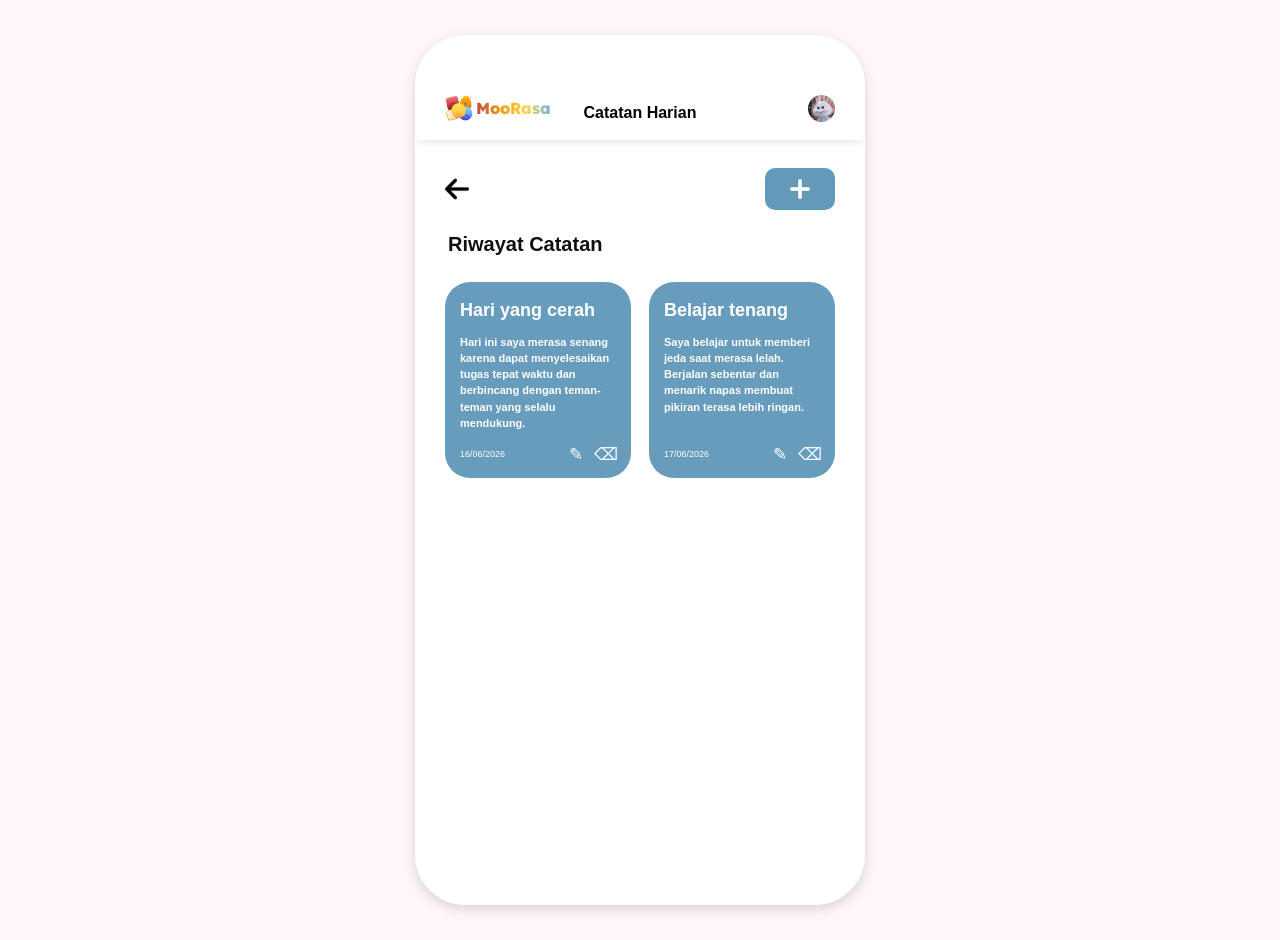
==== catatan-harian/html/catatan-harian.html @ e90e92a8 "pembuatan fitur catatan harian" ====
<!doctype html>
<html lang="id">
<head>
<meta charset="UTF-8">
<meta name="viewport" content="width=device-width, initial-scale=1.0">
<title>MooRasa - Catatan Harian</title>
<link rel="stylesheet" href="../../bootstrap-5.3.8-dist/css/bootstrap.min.css">
<link rel="stylesheet" href="../../motivation%20page/css/style.css">
<link rel="preconnect" href="https://fonts.googleapis.com">
<link rel="preconnect" href="https://fonts.gstatic.com" crossorigin>
<link href="https://fonts.googleapis.com/css2?family=Lexend:wght@100..900&family=Plus+Jakarta+Sans:wght@400;500;600;700;800&display=swap" rel="stylesheet">
<link rel="stylesheet" href="../css/style.css"></head>
<body>
    <main class="mobile-container daily-app" aria-label="Catatan Harian MooRasa">
        <header class="daily-header">
            <a class=" brand daily-brand" href="../../motivation%20page/html/dashboard.html" aria-label="Kembali ke Beranda">
                <img src="../../design-assets/logo_besar.png" alt="">
                <span>MooRasa</span>
            </a>
            <h1>Catatan Harian</h1>
            <img class="daily-profile" src="../../design-assets/profil.jpg" alt="Profil pengguna">
        </header>
        <section class="daily-content" aria-labelledby="history-title">
            <div class="daily-actions">
                <a class="back-button" href="../../motivation%20page/html/dashboard.html" aria-label="Kembali ke Beranda">
                    <img src="../../design-assets/arrow.png" alt="">
                </a>
                <a class="add-button" href="tambah-catatan.html" aria-label="Tambah catatan harian">
                    <img src="../../design-assets/plus.png" alt="">
                </a>
            </div>
            <h2 id="history-title">Riwayat Catatan</h2>
            <div class="notes-grid" id="notes-grid" aria-live="polite"></div>
        </section>
        <div class="delete-modal hidden" id="delete-modal" role="dialog" aria-modal="true" aria-labelledby="delete-title">
            <div class="delete-dialog">
                <div class="delete-warning" aria-hidden="true">
                    <img src="../../design-assets/delete.png" alt="">
                </div>
                <p id="delete-title">Apakah Anda yakin ingin menghapus catatan ini?</p>
                <div class="delete-buttons">
                    <button class="cancel-delete" id="cancel-delete" type="button">Batal</button>
                    <button class="confirm-delete" id="confirm-delete" type="button">Hapus</button>
                </div>
            </div>
        </div>
    </main>
    <script src="../script.js"></script>
</body>
</html>
---- catatan-harian/css/style.css ----
:root{
    --daily-blue:#679cbc;
    --daily-red:#ff5e5e;
    --daily-red-border:#c94242;
    --daily-muted:#7e7e7e;
    --primary-blue: #6d9bb8;
    --logo-grad-1: #C4494B;
    --logo-grad-2: #EF9B0F;
    --logo-grad-3: #FEDA49;
    --logo-grad-4:#69AFEA;
}
.daily-app{
    padding:0!important;
    font-family:"Plus Jakarta Sans",sans-serif;
    text-align:left
}
.daily-header{
    height:105px;
    display:grid;
    grid-template-columns:1fr auto 1fr;
    align-items:end;
    padding:0 30px 18px;background:#fff;
    box-shadow:0 1px 13px -4px rgba(0,0,0,.25);
    position:relative;
    z-index:1;
}
.daily-header h1{
    margin:0;
    color:#000;
    font-size:16px;
    font-weight:700
}

.brand{
    display: flex;
    align-items: center;
    gap: 3px;
    cursor: pointer;
}
.daily-brand span{
    display:inline-flex;
    align-items:center;
    gap:4px;
    font-family:"Lexend",sans-serif;
    font-size:1rem;
    font-weight:800;
    text-decoration: none;
    background: linear-gradient(to right, var(--logo-grad-1), var(--logo-grad-2), var(--logo-grad-3), var(--logo-grad-4)) !important;
    -webkit-background-clip: text !important;
    background-clip: text !important;
    -webkit-text-fill-color: transparent !important;
    color: transparent !important; /* Tambahkan ini sebagai cadangan */
}

/* Matikan garis bawah pada container anchor */
a.daily-brand, 
.brand {
  text-decoration: none !important;
  border-bottom: none !important;
  outline: none !important;
}

/* KUNCI: Matikan garis bawah di elemen span dalamnya */
a.daily-brand span, 
.brand span {
  text-decoration: none !important;
  border-bottom: none !important;
}


.daily-brand img{
    width:28px;
    height:28px;
    object-fit:contain;
}
.daily-profile{
    justify-self:end;
    width:27px;
    height:27px;
    border-radius:50%;
    object-fit:cover;
}
.daily-content,.note-form-area{
    padding:19px 30px 34px;
    height:calc(100% - 105px);
    overflow-y:auto;
}
.daily-actions,.form-toolbar{
    min-height:60px;
    display:flex;
    align-items:center;
    justify-content:space-between;
}
 

.back-button img {
  width: 24px;
  height: 24px;
  object-fit: contain;
}

/* Tombol Tambah (Kotak Biru) */
.add-button {
  display: flex;             /* KUNCI: Membuat container flex */
  align-items: center;       /* KUNCI: Mengetengahkan gambar secara vertikal */
  justify-content: center;    /* KUNCI: Mengetengahkan gambar secara horizontal */
  width: 70px;
  height: 42px;
  background-color: #639ab9; /* Warna biru keabu-abuan */
  border-radius: 10px;        /* Sudut melengkung */
  text-decoration: none;
  transition: transform 0.2s ease, background-color 0.2s ease;
}

/* Gambar Plus di Dalam Tombol Biru */
.add-button img {
  width: 20px;
  height: 20px;
  object-fit: contain;
  display: block;            /* Mencegah margin bawaan inline-img */
}
.daily-content h2{
    margin:13px 3px 26px;
    color:rgba(0,0,0,.94);
    font-size:20px;
    font-weight:700;
}
.notes-grid {
  display: grid;
  grid-template-columns: repeat(2, minmax(0, 1fr));
  gap: 18px;
  align-items: stretch; /* KUNCI 1: Ubah 'start' jadi 'stretch' agar tinggi card sama */
}

.note-card {
  /* Hapus min-height agar fleksibel mengikuti tinggi grid */
  display: flex;                /* Tambahkan ini */
  flex-direction: column;       /* Tambahkan ini */
  justify-content: space-between; /* Tambahkan ini agar tanggal/ikon dorong ke paling bawah */
  
  padding: 18px 15px 12px;
  border: 0;
  border-radius: 25px;
  background: var(--daily-blue);
  color: #fff;
  cursor: pointer;
  text-align: left;
  transition: transform .2s ease;
}

/* KUNCI 2: HAPUS atau KOMENTARKAN aturan margin-top ini agar posisinya sejajar */
/* 
.note-card:nth-child(even){
  margin-top:28px;
} 
*/

.note-card:hover{
    transform:translateY(-3px);
}
.note-card h3{
    margin:0 0 12px;
    color:#fff;
    font-size:18px;
    font-weight:700;
    overflow-wrap:anywhere;
}
.note-card p{
    margin:0;
    min-height:102px;
    color:#fff;
    font-size:11px;
    font-weight:600;
    line-height:1.48;
    overflow:hidden;
    display:-webkit-box;
    -webkit-line-clamp:6;
    -webkit-box-orient:vertical;
}
.card-footer{
    display:flex;
    align-items:center;
    justify-content:space-between;
    gap:7px;
    margin-top:8px;
}
.card-date{
    font-size:9px;
    font-weight:400;
}
.card-controls{
    display:flex;
    gap:7px;
}
.card-control{
    width:22px;
    height:22px;
    padding:0;
    border:0;
    background:transparent;
    color:#fff;
    font-size:17px;
    line-height:1;
    cursor:pointer;
}
.note-form-area{
    padding-top:19px;
}
.save-button{
    min-width:79px;
    height:31px;
    padding:0 10px;
    border:0;
    border-radius:1000px;
    background:var(--daily-blue);
    color:#fff;
    font-size:16px;
    font-weight:700;
    cursor:pointer;
}
.save-button:disabled{
    background:#b8cbd5;
    cursor:not-allowed;
}
#note-form{
    margin-top:30px;
}#note-form label{
    display:block;
    margin:0 0 9px;
    color:rgba(0,0,0,.94);
    font-size:20px;
    font-weight:700;
}
#note-form input,#note-form textarea{
    width:100%;
    border:0;
    border-bottom:1px solid #d9d9d9;
    border-radius:0;
    outline:0;
    color:#222;
    font:600 18px/1.5 "Plus Jakarta Sans",sans-serif;
}
#note-form input{
    padding:0 0 8px;
    margin-bottom:28px;
}
#note-form textarea{
    min-height:238px;
    padding:0;
    resize:none;
}
#note-form input::placeholder,#note-form textarea::placeholder{
    color:rgba(0,0,0,.5);
}
.delete-modal{
    position:absolute;
    inset:0;
    z-index:5;
    display:grid;
    place-items:center;
    padding:20px;
    background:rgba(0,0,0,.61);
}
.delete-modal.hidden{
    display:none;
}
.delete-dialog{
    width:100%;
    max-width:380px;
    min-height:260px;
    padding:33px 12px 17px;
    border-radius:10px;
    background:#fff;
    box-shadow:0 0 10px rgba(0,0,0,.3);
    text-align:center;
}
.delete-warning {
    width: 49px;
    height: 49px;
    display: grid;
    place-items: center;
    margin: 0 auto 10px;
    border-radius: 50%;

    color: #fff;
    font-size: 31px;
    font-weight: 800;
}

/* KUNCI: Pengaturan khusus jika menggunakan tag <img> di dalam .delete-warning */
.delete-warning img {
    width: 50px;
    height: 50px;
    object-fit: contain;
    display: block;
    /* Tambahkan baris di bawah jika ikon gambar berwarna hitam agar berubah jadi putih: */
    /* filter: brightness(0) invert(1); */
}

.delete-dialog p{
    max-width:351px;
    margin:0 auto 35px;
    color:var(--daily-muted);
    font-size:18px;
    font-weight:600;
    line-height:1.35;
}
.delete-buttons{
    display:grid;
    grid-template-columns:1fr 1fr;
    gap:13px;
}
.delete-buttons button{
    height:43px;
    border-radius:10px;
    font:600 15px "Plus Jakarta Sans",sans-serif;
    cursor:pointer;
}
.cancel-delete{
    border:1px solid var(--daily-blue);
    background:#fff;
    color:var(--daily-blue);
}
.confirm-delete{
    border:1px solid var(--daily-red-border);
    background:var(--daily-red);
    color:#fff
}
@media(max-width:500px){
    body{align-items:flex-start;
        background:#fff7f7!important
    }
    .daily-app.mobile-container{
        width:100%;
        min-height:100vh;
        height:100vh;
        margin:0;
        border-radius:0;
        box-shadow:none
    }
}
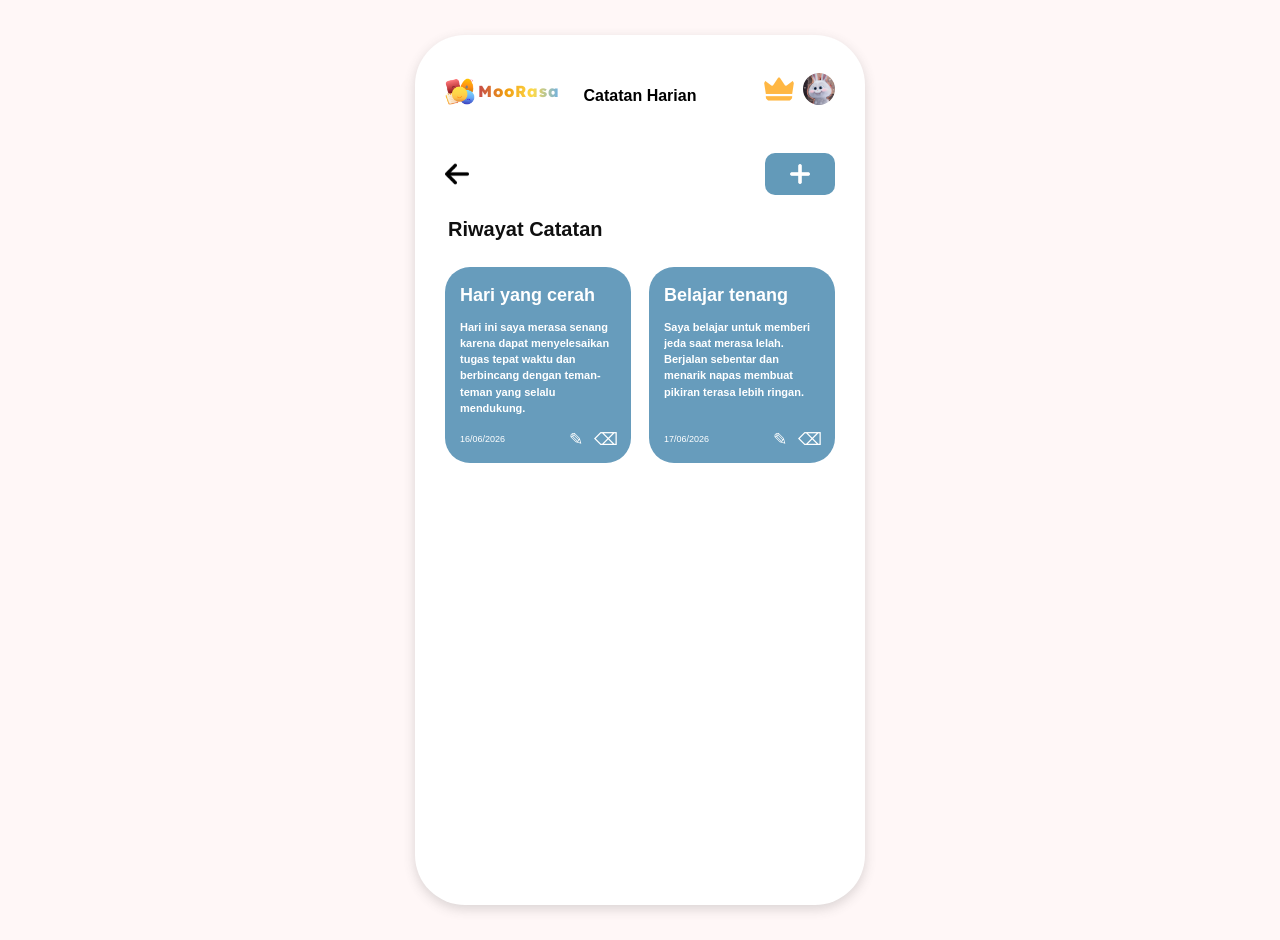
==== commit db4fa3da: "perbaikan fitur fitur (FE)" ====
--- a/catatan-harian/html/catatan-harian.html
+++ b/catatan-harian/html/catatan-harian.html
@@ -18,7 +18,10 @@
                 <span>MooRasa</span>
             </a>
             <h1>Catatan Harian</h1>
-            <img class="daily-profile" src="../../design-assets/profil.jpg" alt="Profil pengguna">
+            <a class="daily-profile-link" data-profile-link href="../../profile/html/lengkapi-profile.html" aria-label="Buka profil pengguna">
+                <img class="daily-profile" src="../../design-assets/crown.png" alt="">
+                <img class="daily-profile" src="../../design-assets/profil.jpg" alt="Profil pengguna">
+            </a>
         </header>
         <section class="daily-content" aria-labelledby="history-title">
             <div class="daily-actions">
--- a/catatan-harian/css/style.css
+++ b/catatan-harian/css/style.css
@@ -15,16 +15,16 @@
     text-align:left
 }
 .daily-header{
-    height:105px;
+    height:90px;
     display:grid;
     grid-template-columns:1fr auto 1fr;
     align-items:end;
-    padding:0 30px 18px;background:#fff;
-    box-shadow:0 1px 13px -4px rgba(0,0,0,.25);
+    padding: 15px 30px 20px;
     position:relative;
     z-index:1;
 }
 .daily-header h1{
+    left: 50%;
     margin:0;
     color:#000;
     font-size:16px;
@@ -44,6 +44,7 @@
     font-family:"Lexend",sans-serif;
     font-size:1rem;
     font-weight:800;
+    letter-spacing: 1px;
     text-decoration: none;
     background: linear-gradient(to right, var(--logo-grad-1), var(--logo-grad-2), var(--logo-grad-3), var(--logo-grad-4)) !important;
     -webkit-background-clip: text !important;
@@ -69,17 +70,36 @@
 
 
 .daily-brand img{
-    width:28px;
-    height:28px;
+    width:30px;
     object-fit:contain;
+    margin: 0%;
+}
+.daily-profile-link{
+    justify-self:end;
+    display:flex;
+    width:auto;
+    height:auto;
+    gap: 8px;
+
 }
 .daily-profile{
     justify-self:end;
-    width:27px;
-    height:27px;
+    width:32px;
+    height:32px;
     border-radius:50%;
     object-fit:cover;
 }
+
+.daily-profile img{
+  width: 32px;
+  height: 32px;
+  border-radius: 50%;     /* KUNCI: Membuat gambar menjadi bulat */
+  object-fit: cover;      /* Mencegah gambar terdistorsi/gepeng */
+  display: block;
+  cursor: pointer;
+}
+
+
 .daily-content,.note-form-area{
     padding:19px 30px 34px;
     height:calc(100% - 105px);
